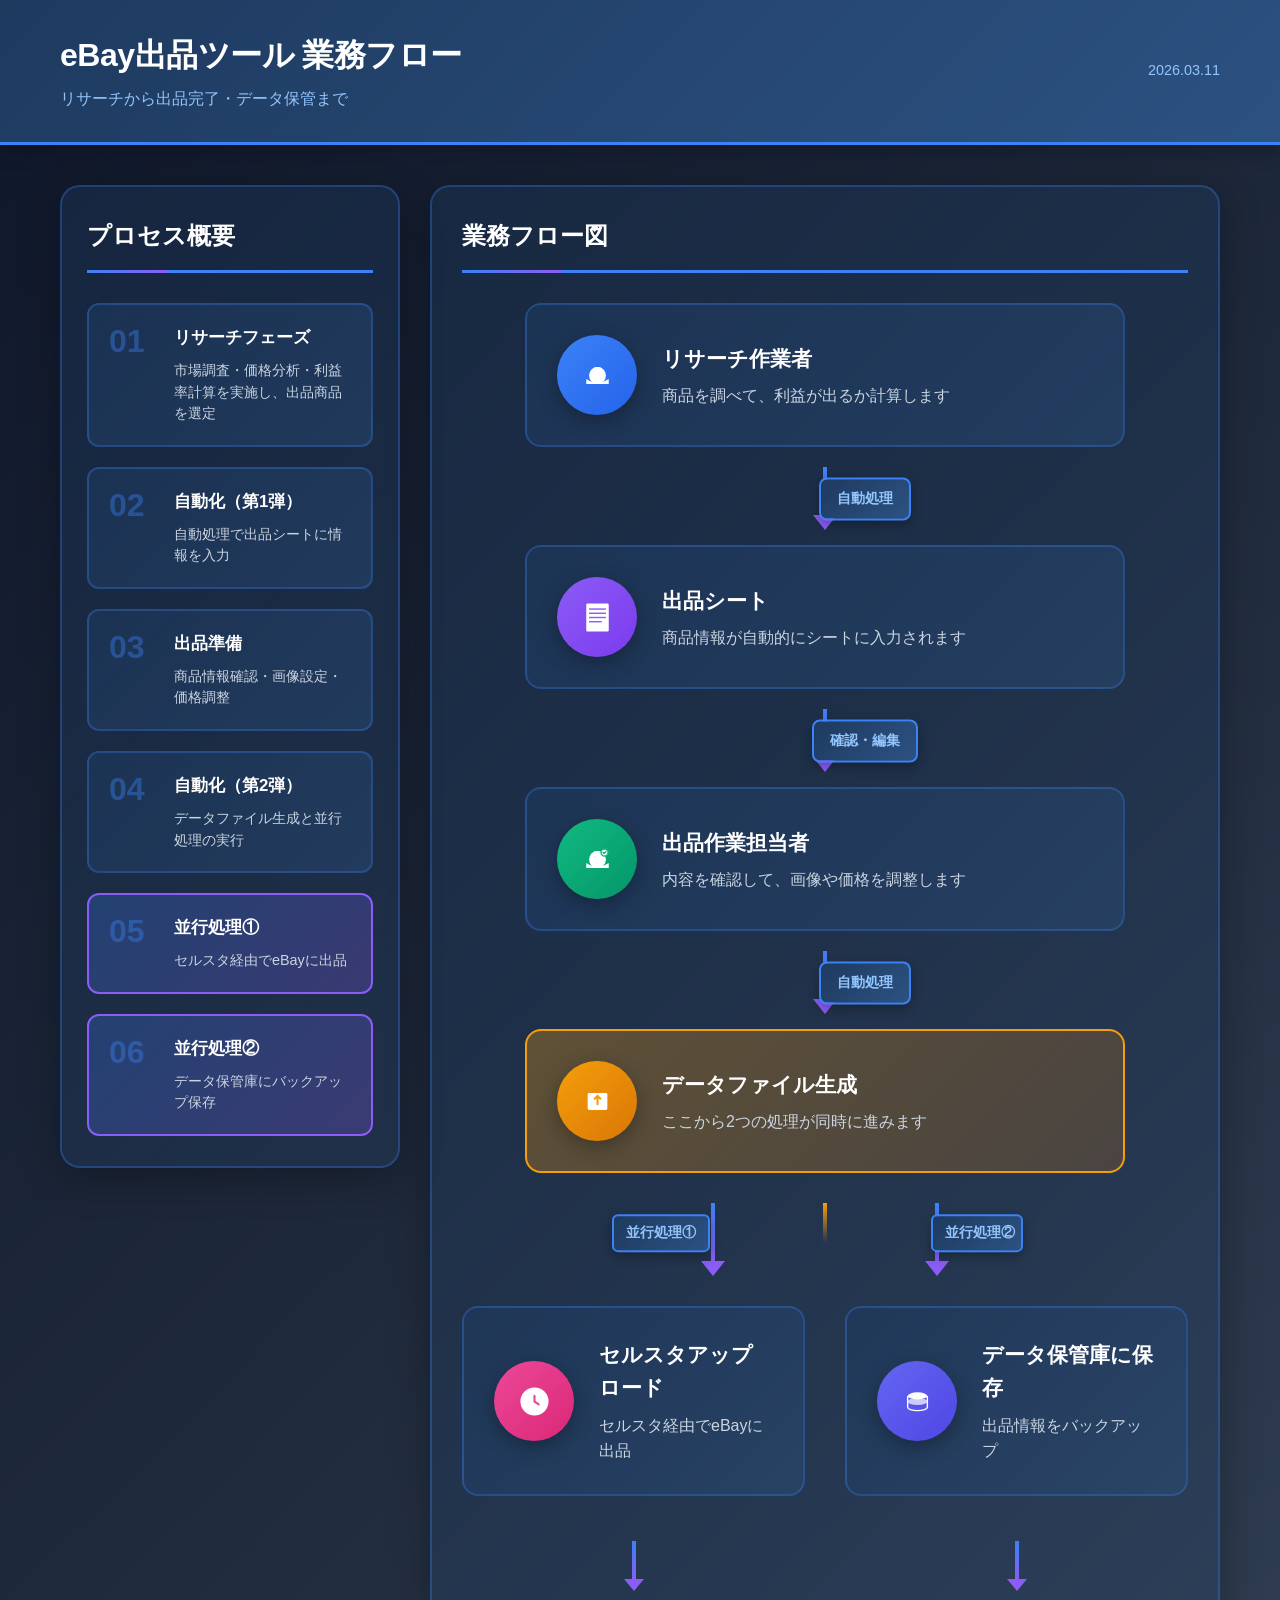
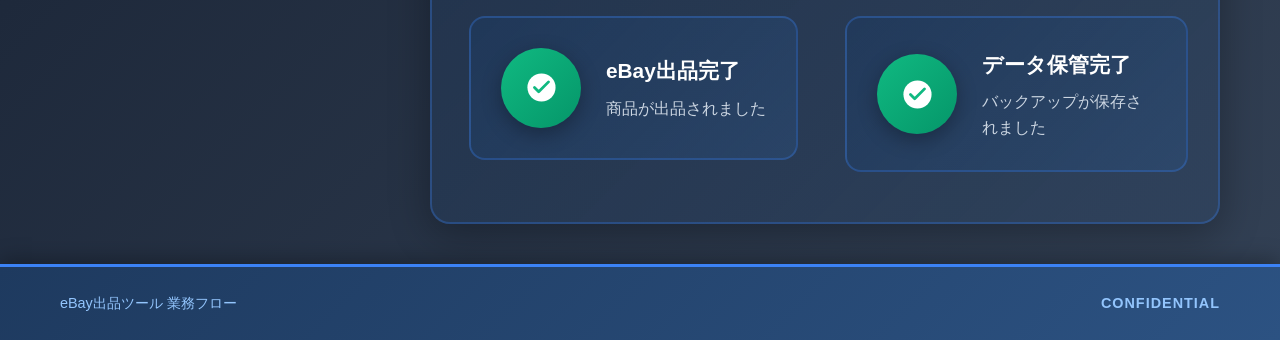
==== projects/ebay-workflow/index.html @ cae89927 "feat: eBay業務フロー図プロジェクトを追加 - projects/ebay-workflow/ディレクトリに業務フロー図を配置 - SVGアイコンベースのインタラクティブなフロー図 - 非技術" ====
<!DOCTYPE html>
<html lang="ja">
<head>
    <meta charset="UTF-8">
    <meta name="viewport" content="width=device-width, initial-scale=1.0">
    <title>eBay出品ツール - 業務フロー</title>
    <link rel="stylesheet" href="style.css">
</head>
<body>
    <div class="presentation">
        <!-- ヘッダー -->
        <header class="presentation-header">
            <div class="header-content">
                <h1>eBay出品ツール 業務フロー</h1>
                <p class="subtitle">リサーチから出品完了・データ保管まで</p>
            </div>
            <div class="header-meta">
                <span>2026.03.11</span>
            </div>
        </header>

        <!-- メインコンテンツ -->
        <main class="presentation-main">
            <div class="two-column-layout">
                <!-- 左カラム: プロセス概要 -->
                <aside class="process-overview">
                    <h2 class="overview-title">プロセス概要</h2>
                    <div class="process-list">
                        <div class="process-step">
                            <div class="step-number">01</div>
                            <div class="step-content">
                                <h3>リサーチフェーズ</h3>
                                <p>市場調査・価格分析・利益率計算を実施し、出品商品を選定</p>
                            </div>
                        </div>

                        <div class="process-step">
                            <div class="step-number">02</div>
                            <div class="step-content">
                                <h3>自動化（第1弾）</h3>
                                <p>自動処理で出品シートに情報を入力</p>
                            </div>
                        </div>

                        <div class="process-step">
                            <div class="step-number">03</div>
                            <div class="step-content">
                                <h3>出品準備</h3>
                                <p>商品情報確認・画像設定・価格調整</p>
                            </div>
                        </div>

                        <div class="process-step">
                            <div class="step-number">04</div>
                            <div class="step-content">
                                <h3>自動化（第2弾）</h3>
                                <p>データファイル生成と並行処理の実行</p>
                            </div>
                        </div>

                        <div class="process-step highlight">
                            <div class="step-number">05</div>
                            <div class="step-content">
                                <h3>並行処理①</h3>
                                <p>セルスタ経由でeBayに出品</p>
                            </div>
                        </div>

                        <div class="process-step highlight">
                            <div class="step-number">06</div>
                            <div class="step-content">
                                <h3>並行処理②</h3>
                                <p>データ保管庫にバックアップ保存</p>
                            </div>
                        </div>
                    </div>
                </aside>

                <!-- 右カラム: ビジュアルフロー -->
                <section class="visual-flow">
                    <h2 class="flow-title">業務フロー図</h2>

                    <!-- ステップ1: リサーチ作業者 -->
                    <div class="flow-step">
                        <div class="step-icon-large blue">
                            <svg viewBox="0 0 64 64" fill="none" xmlns="http://www.w3.org/2000/svg">
                                <circle cx="32" cy="32" r="12" fill="#FFFFFF"/>
                                <path d="M32 20C26.48 20 22 24.48 22 30C22 35.52 26.48 40 32 40C37.52 40 42 35.52 42 30C42 24.48 37.52 20 32 20ZM32 36C28.69 36 26 33.31 26 30C26 26.69 28.69 24 32 24C35.31 24 38 26.69 38 30C38 33.31 35.31 36 32 36Z" fill="#FFFFFF"/>
                                <path d="M32 42C23 42 16 37 16 37V44H48V37C48 37 41 42 32 42Z" fill="#FFFFFF"/>
                            </svg>
                        </div>
                        <div class="step-info">
                            <h3>リサーチ作業者</h3>
                            <p>商品を調べて、利益が出るか計算します</p>
                        </div>
                    </div>

                    <!-- 矢印 -->
                    <div class="flow-arrow">
                        <div class="arrow-line"></div>
                        <div class="arrow-head"></div>
                        <span class="arrow-label">自動処理</span>
                    </div>

                    <!-- ステップ2: 出品シート出力 -->
                    <div class="flow-step">
                        <div class="step-icon-large purple">
                            <svg viewBox="0 0 64 64" fill="none" xmlns="http://www.w3.org/2000/svg">
                                <rect x="16" y="12" width="32" height="40" rx="2" fill="#FFFFFF"/>
                                <line x1="20" y1="20" x2="44" y2="20" stroke="#8B5CF6" stroke-width="2"/>
                                <line x1="20" y1="26" x2="44" y2="26" stroke="#8B5CF6" stroke-width="2"/>
                                <line x1="20" y1="32" x2="44" y2="32" stroke="#8B5CF6" stroke-width="2"/>
                                <line x1="20" y1="38" x2="38" y2="38" stroke="#8B5CF6" stroke-width="2"/>
                            </svg>
                        </div>
                        <div class="step-info">
                            <h3>出品シート</h3>
                            <p>商品情報が自動的にシートに入力されます</p>
                        </div>
                    </div>

                    <!-- 矢印 -->
                    <div class="flow-arrow">
                        <div class="arrow-line"></div>
                        <div class="arrow-head"></div>
                        <span class="arrow-label">確認・編集</span>
                    </div>

                    <!-- ステップ3: 出品作業担当者 -->
                    <div class="flow-step">
                        <div class="step-icon-large green">
                            <svg viewBox="0 0 64 64" fill="none" xmlns="http://www.w3.org/2000/svg">
                                <circle cx="32" cy="32" r="12" fill="#FFFFFF"/>
                                <path d="M32 20C26.48 20 22 24.48 22 30C22 35.52 26.48 40 32 40C37.52 40 42 35.52 42 30C42 24.48 37.52 20 32 20ZM32 36C28.69 36 26 33.31 26 30C26 26.69 28.69 24 32 24C35.31 24 38 26.69 38 30C38 33.31 35.31 36 32 36Z" fill="#FFFFFF"/>
                                <path d="M32 42C23 42 16 37 16 37V44H48V37C48 37 41 42 32 42Z" fill="#FFFFFF"/>
                                <circle cx="42" cy="22" r="5" fill="#FFF" stroke="#10B981" stroke-width="2"/>
                                <path d="M40 22L41.5 23.5L44 21" stroke="#10B981" stroke-width="2" stroke-linecap="round" stroke-linejoin="round"/>
                            </svg>
                        </div>
                        <div class="step-info">
                            <h3>出品作業担当者</h3>
                            <p>内容を確認して、画像や価格を調整します</p>
                        </div>
                    </div>

                    <!-- 矢印 -->
                    <div class="flow-arrow">
                        <div class="arrow-line"></div>
                        <div class="arrow-head"></div>
                        <span class="arrow-label">自動処理</span>
                    </div>

                    <!-- ステップ4: データファイル生成（分岐点） -->
                    <div class="flow-step branch-point">
                        <div class="step-icon-large orange">
                            <svg viewBox="0 0 64 64" fill="none" xmlns="http://www.w3.org/2000/svg">
                                <rect x="18" y="20" width="28" height="24" rx="2" fill="#FFFFFF"/>
                                <path d="M28 28L32 24L36 28M32 24V36" stroke="#F59E0B" stroke-width="3" stroke-linecap="round" stroke-linejoin="round"/>
                            </svg>
                        </div>
                        <div class="step-info">
                            <h3>データファイル生成</h3>
                            <p>ここから2つの処理が同時に進みます</p>
                        </div>
                    </div>

                    <!-- 分岐矢印 -->
                    <div class="branch-arrows">
                        <div class="branch-left">
                            <div class="arrow-line"></div>
                            <div class="arrow-head"></div>
                            <span class="arrow-label">並行処理①</span>
                        </div>
                        <div class="branch-right">
                            <div class="arrow-line"></div>
                            <div class="arrow-head"></div>
                            <span class="arrow-label">並行処理②</span>
                        </div>
                    </div>

                    <!-- 並行処理 -->
                    <div class="parallel-flow">
                        <!-- 左側: セルスタアップロード -->
                        <div class="parallel-path">
                            <div class="flow-step">
                                <div class="step-icon-large pink">
                                    <svg viewBox="0 0 64 64" fill="none" xmlns="http://www.w3.org/2000/svg">
                                        <circle cx="32" cy="32" r="20" fill="#FFFFFF"/>
                                        <path d="M32 24V32L38 36" stroke="#EC4899" stroke-width="3" stroke-linecap="round" stroke-linejoin="round"/>
                                    </svg>
                                </div>
                                <div class="step-info">
                                    <h3>セルスタアップロード</h3>
                                    <p>セルスタ経由でeBayに出品</p>
                                </div>
                            </div>

                            <div class="flow-arrow-small">
                                <div class="arrow-line"></div>
                                <div class="arrow-head"></div>
                            </div>

                            <div class="flow-step">
                                <div class="step-icon-large success">
                                    <svg viewBox="0 0 64 64" fill="none" xmlns="http://www.w3.org/2000/svg">
                                        <circle cx="32" cy="32" r="20" fill="#FFFFFF"/>
                                        <path d="M22 32L28 38L42 24" stroke="#10B981" stroke-width="4" stroke-linecap="round" stroke-linejoin="round"/>
                                    </svg>
                                </div>
                                <div class="step-info">
                                    <h3>eBay出品完了</h3>
                                    <p>商品が出品されました</p>
                                </div>
                            </div>
                        </div>

                        <!-- 右側: データベース保存 -->
                        <div class="parallel-path">
                            <div class="flow-step">
                                <div class="step-icon-large indigo">
                                    <svg viewBox="0 0 64 64" fill="none" xmlns="http://www.w3.org/2000/svg">
                                        <ellipse cx="32" cy="24" rx="14" ry="5" fill="#FFFFFF"/>
                                        <path d="M18 24V40C18 42.7614 24.2686 45 32 45C39.7314 45 46 42.7614 46 40V24" stroke="#FFFFFF" stroke-width="2"/>
                                        <ellipse cx="32" cy="32" rx="14" ry="5" fill="#FFFFFF" opacity="0.7"/>
                                    </svg>
                                </div>
                                <div class="step-info">
                                    <h3>データ保管庫に保存</h3>
                                    <p>出品情報をバックアップ</p>
                                </div>
                            </div>

                            <div class="flow-arrow-small">
                                <div class="arrow-line"></div>
                                <div class="arrow-head"></div>
                            </div>

                            <div class="flow-step">
                                <div class="step-icon-large success">
                                    <svg viewBox="0 0 64 64" fill="none" xmlns="http://www.w3.org/2000/svg">
                                        <circle cx="32" cy="32" r="20" fill="#FFFFFF"/>
                                        <path d="M22 32L28 38L42 24" stroke="#10B981" stroke-width="4" stroke-linecap="round" stroke-linejoin="round"/>
                                    </svg>
                                </div>
                                <div class="step-info">
                                    <h3>データ保管完了</h3>
                                    <p>バックアップが保存されました</p>
                                </div>
                            </div>
                        </div>
                    </div>
                </section>
            </div>
        </main>

        <!-- フッター -->
        <footer class="presentation-footer">
            <div class="footer-left">
                <span>eBay出品ツール 業務フロー</span>
            </div>
            <div class="footer-right">
                <span>Confidential</span>
            </div>
        </footer>
    </div>
</body>
</html>
---- projects/ebay-workflow/style.css ----
/* ==========================================
   リセット & ベーススタイル
   ========================================== */
* {
    margin: 0;
    padding: 0;
    box-sizing: border-box;
}

html {
    scroll-behavior: smooth;
}

body {
    font-family: -apple-system, BlinkMacSystemFont, 'Segoe UI', 'Roboto', 'Helvetica Neue', Arial, sans-serif;
    background: linear-gradient(135deg, #0f172a 0%, #1e293b 50%, #334155 100%);
    color: #e2e8f0;
    line-height: 1.6;
    overflow-x: hidden;
}

/* ==========================================
   プレゼンテーションコンテナ
   ========================================== */
.presentation {
    min-height: 100vh;
    display: flex;
    flex-direction: column;
}

/* ==========================================
   ヘッダー
   ========================================== */
.presentation-header {
    background: linear-gradient(135deg, #1e3a5f 0%, #2c5282 100%);
    padding: 30px 60px;
    display: flex;
    justify-content: space-between;
    align-items: center;
    border-bottom: 3px solid #3b82f6;
    box-shadow: 0 4px 20px rgba(0, 0, 0, 0.3);
}

.header-content h1 {
    font-size: 2rem;
    font-weight: 700;
    color: #ffffff;
    margin-bottom: 5px;
    letter-spacing: -0.5px;
}

.header-content .subtitle {
    font-size: 1rem;
    color: #93c5fd;
    font-weight: 400;
}

.header-meta {
    font-size: 0.9rem;
    color: #93c5fd;
    font-weight: 500;
}

/* ==========================================
   メインコンテンツ
   ========================================== */
.presentation-main {
    flex: 1;
    padding: 40px 60px;
}

/* ==========================================
   2カラムレイアウト
   ========================================== */
.two-column-layout {
    display: grid;
    grid-template-columns: 380px 1fr;
    gap: 40px;
    max-width: 1800px;
    margin: 0 auto;
}

/* ==========================================
   左カラム: プロセス概要
   ========================================== */
.process-overview {
    background: linear-gradient(135deg, rgba(30, 58, 95, 0.4) 0%, rgba(44, 82, 130, 0.2) 100%);
    padding: 40px 30px;
    border-radius: 20px;
    border: 2px solid rgba(59, 130, 246, 0.3);
    box-shadow: 0 10px 40px rgba(0, 0, 0, 0.3);
    height: fit-content;
    position: sticky;
    top: 40px;
}

.overview-title {
    font-size: 1.5rem;
    font-weight: 700;
    color: #ffffff;
    margin-bottom: 30px;
    padding-bottom: 15px;
    border-bottom: 3px solid #3b82f6;
    position: relative;
}

.overview-title::after {
    content: '';
    position: absolute;
    bottom: -3px;
    left: 0;
    width: 80px;
    height: 3px;
    background: linear-gradient(90deg, #3b82f6 0%, #8b5cf6 100%);
}

.process-list {
    display: flex;
    flex-direction: column;
    gap: 20px;
}

.process-step {
    background: linear-gradient(135deg, rgba(30, 58, 95, 0.6) 0%, rgba(44, 82, 130, 0.4) 100%);
    padding: 20px;
    border-radius: 12px;
    border: 2px solid rgba(59, 130, 246, 0.3);
    display: flex;
    gap: 15px;
    align-items: flex-start;
    transition: all 0.3s ease;
    position: relative;
    overflow: hidden;
}

.process-step::before {
    content: '';
    position: absolute;
    top: 0;
    left: 0;
    right: 0;
    height: 3px;
    background: linear-gradient(90deg, #3b82f6 0%, #8b5cf6 100%);
    transform: scaleX(0);
    transform-origin: left;
    transition: transform 0.3s ease;
}

.process-step:hover::before {
    transform: scaleX(1);
}

.process-step:hover {
    transform: translateX(5px);
    border-color: #3b82f6;
    box-shadow: 0 4px 20px rgba(59, 130, 246, 0.3);
}

.process-step.highlight {
    background: linear-gradient(135deg, rgba(59, 130, 246, 0.25) 0%, rgba(139, 92, 246, 0.25) 100%);
    border-color: #8b5cf6;
}

.step-number {
    font-size: 2rem;
    font-weight: 800;
    color: #3b82f6;
    line-height: 1;
    opacity: 0.4;
    min-width: 50px;
}

.step-content h3 {
    font-size: 1.05rem;
    font-weight: 700;
    color: #ffffff;
    margin-bottom: 8px;
}

.step-content p {
    font-size: 0.9rem;
    color: #cbd5e1;
    line-height: 1.5;
}

/* ==========================================
   右カラム: ビジュアルフロー
   ========================================== */
.visual-flow {
    background: linear-gradient(135deg, rgba(30, 58, 95, 0.4) 0%, rgba(44, 82, 130, 0.2) 100%);
    padding: 40px;
    border-radius: 20px;
    border: 2px solid rgba(59, 130, 246, 0.3);
    box-shadow: 0 10px 40px rgba(0, 0, 0, 0.3);
}

.flow-title {
    font-size: 1.5rem;
    font-weight: 700;
    color: #ffffff;
    margin-bottom: 30px;
    padding-bottom: 15px;
    border-bottom: 3px solid #3b82f6;
    position: relative;
}

.flow-title::after {
    content: '';
    position: absolute;
    bottom: -3px;
    left: 0;
    width: 100px;
    height: 3px;
    background: linear-gradient(90deg, #3b82f6 0%, #8b5cf6 100%);
}

/* フローステップ */
.flow-step {
    display: flex;
    align-items: center;
    gap: 25px;
    padding: 30px;
    background: linear-gradient(135deg, rgba(30, 58, 95, 0.6) 0%, rgba(44, 82, 130, 0.4) 100%);
    border-radius: 16px;
    border: 2px solid rgba(59, 130, 246, 0.3);
    margin: 0 auto 20px;
    max-width: 600px;
    transition: all 0.3s ease;
}

.flow-step:hover {
    transform: translateY(-3px);
    box-shadow: 0 8px 30px rgba(59, 130, 246, 0.4);
    border-color: #3b82f6;
}

/* アイコン */
.step-icon-large {
    width: 80px;
    height: 80px;
    border-radius: 50%;
    display: flex;
    align-items: center;
    justify-content: center;
    flex-shrink: 0;
    box-shadow: 0 6px 20px rgba(0, 0, 0, 0.3);
    transition: all 0.3s ease;
}

.flow-step:hover .step-icon-large {
    transform: scale(1.1);
}

.step-icon-large svg {
    width: 45px;
    height: 45px;
}

/* アイコンカラーバリエーション */
.step-icon-large.blue {
    background: linear-gradient(135deg, #3b82f6 0%, #2563eb 100%);
}

.step-icon-large.purple {
    background: linear-gradient(135deg, #8b5cf6 0%, #7c3aed 100%);
}

.step-icon-large.green {
    background: linear-gradient(135deg, #10b981 0%, #059669 100%);
}

.step-icon-large.orange {
    background: linear-gradient(135deg, #f59e0b 0%, #d97706 100%);
}

.step-icon-large.pink {
    background: linear-gradient(135deg, #ec4899 0%, #db2777 100%);
}

.step-icon-large.indigo {
    background: linear-gradient(135deg, #6366f1 0%, #4f46e5 100%);
}

.step-icon-large.success {
    background: linear-gradient(135deg, #10b981 0%, #059669 100%);
}

/* ステップ情報 */
.step-info {
    flex: 1;
}

.step-info h3 {
    font-size: 1.3rem;
    font-weight: 700;
    color: #ffffff;
    margin-bottom: 8px;
}

.step-info p {
    font-size: 1rem;
    color: #cbd5e1;
    line-height: 1.6;
}

/* 矢印コネクター */
.flow-arrow {
    display: flex;
    flex-direction: column;
    align-items: center;
    margin: 15px 0;
    position: relative;
}

.arrow-line {
    width: 4px;
    height: 50px;
    background: linear-gradient(180deg, #3b82f6 0%, #8b5cf6 100%);
    position: relative;
}

.arrow-head {
    width: 0;
    height: 0;
    border-left: 12px solid transparent;
    border-right: 12px solid transparent;
    border-top: 15px solid #8b5cf6;
    margin-top: -2px;
}

.arrow-label {
    position: absolute;
    left: 50%;
    top: 50%;
    transform: translate(calc(-50% + 40px), -50%);
    background: linear-gradient(135deg, #1e3a5f 0%, #2c5282 100%);
    color: #93c5fd;
    padding: 8px 16px;
    border-radius: 8px;
    font-weight: 700;
    font-size: 0.9rem;
    border: 2px solid #3b82f6;
    white-space: nowrap;
    box-shadow: 0 4px 12px rgba(0, 0, 0, 0.3);
}

/* 分岐点 */
.flow-step.branch-point {
    background: linear-gradient(135deg, rgba(245, 158, 11, 0.3) 0%, rgba(217, 119, 6, 0.2) 100%);
    border-color: #f59e0b;
}

/* 分岐矢印 */
.branch-arrows {
    display: flex;
    justify-content: center;
    gap: 200px;
    margin: 30px 0;
    position: relative;
}

.branch-arrows::before {
    content: '';
    position: absolute;
    top: 0;
    left: 50%;
    transform: translateX(-50%);
    width: 4px;
    height: 40px;
    background: linear-gradient(180deg, #f59e0b 0%, transparent 100%);
}

.branch-left,
.branch-right {
    display: flex;
    flex-direction: column;
    align-items: center;
    position: relative;
}

.branch-left .arrow-line,
.branch-right .arrow-line {
    width: 4px;
    height: 60px;
    background: linear-gradient(180deg, #3b82f6 0%, #8b5cf6 100%);
}

.branch-left .arrow-head,
.branch-right .arrow-head {
    width: 0;
    height: 0;
    border-left: 12px solid transparent;
    border-right: 12px solid transparent;
    border-top: 15px solid #8b5cf6;
    margin-top: -2px;
}

.branch-left .arrow-label,
.branch-right .arrow-label {
    position: absolute;
    top: 30px;
    background: linear-gradient(135deg, #1e3a5f 0%, #2c5282 100%);
    color: #93c5fd;
    padding: 6px 12px;
    border-radius: 6px;
    font-weight: 700;
    font-size: 0.85rem;
    border: 2px solid #3b82f6;
    white-space: nowrap;
    box-shadow: 0 4px 12px rgba(0, 0, 0, 0.3);
}

.branch-left .arrow-label {
    left: -80px;
}

.branch-right .arrow-label {
    right: -80px;
}

/* 並行処理 */
.parallel-flow {
    display: grid;
    grid-template-columns: 1fr 1fr;
    gap: 40px;
    margin-top: 20px;
}

.parallel-path {
    display: flex;
    flex-direction: column;
    gap: 15px;
}

/* 小さい矢印 */
.flow-arrow-small {
    display: flex;
    flex-direction: column;
    align-items: center;
    margin: 10px 0;
}

.flow-arrow-small .arrow-line {
    width: 4px;
    height: 40px;
    background: linear-gradient(180deg, #3b82f6 0%, #8b5cf6 100%);
}

.flow-arrow-small .arrow-head {
    width: 0;
    height: 0;
    border-left: 10px solid transparent;
    border-right: 10px solid transparent;
    border-top: 12px solid #8b5cf6;
    margin-top: -2px;
}

/* ==========================================
   フッター
   ========================================== */
.presentation-footer {
    background: linear-gradient(135deg, #1e3a5f 0%, #2c5282 100%);
    padding: 25px 60px;
    display: flex;
    justify-content: space-between;
    align-items: center;
    border-top: 3px solid #3b82f6;
    box-shadow: 0 -4px 20px rgba(0, 0, 0, 0.3);
}

.footer-left,
.footer-right {
    font-size: 0.9rem;
    color: #93c5fd;
    font-weight: 500;
}

.footer-right {
    text-transform: uppercase;
    letter-spacing: 1px;
    font-weight: 600;
}

/* ==========================================
   レスポンシブデザイン
   ========================================== */
@media (max-width: 1400px) {
    .two-column-layout {
        grid-template-columns: 340px 1fr;
        gap: 30px;
    }

    .process-overview {
        padding: 30px 25px;
    }

    .visual-flow {
        padding: 30px;
    }
}

@media (max-width: 1200px) {
    .two-column-layout {
        grid-template-columns: 1fr;
        gap: 40px;
    }

    .process-overview {
        position: static;
    }

    .parallel-flow {
        grid-template-columns: 1fr;
        gap: 30px;
    }

    .branch-arrows {
        gap: 0;
        flex-direction: column;
        align-items: center;
    }

    .branch-left .arrow-label,
    .branch-right .arrow-label {
        position: static;
        margin-top: 10px;
    }
}

@media (max-width: 768px) {
    .presentation-header {
        padding: 20px 30px;
        flex-direction: column;
        text-align: center;
        gap: 15px;
    }

    .header-content h1 {
        font-size: 1.5rem;
    }

    .presentation-main {
        padding: 30px 20px;
    }

    .process-overview,
    .visual-flow {
        padding: 25px 20px;
    }

    .process-list {
        gap: 15px;
    }

    .process-step {
        padding: 15px;
    }

    .step-number {
        font-size: 1.5rem;
        min-width: 40px;
    }

    .step-content h3 {
        font-size: 0.95rem;
    }

    .step-content p {
        font-size: 0.85rem;
    }

    .flow-step {
        flex-direction: column;
        padding: 20px;
        text-align: center;
    }

    .step-icon-large {
        width: 70px;
        height: 70px;
    }

    .step-icon-large svg {
        width: 40px;
        height: 40px;
    }

    .step-info h3 {
        font-size: 1.1rem;
    }

    .step-info p {
        font-size: 0.9rem;
    }

    .arrow-label {
        transform: translate(-50%, -50%);
        left: 50%;
        font-size: 0.8rem;
        padding: 6px 12px;
    }

    .branch-arrows {
        gap: 20px;
    }

    .presentation-footer {
        padding: 20px 30px;
        flex-direction: column;
        gap: 10px;
        text-align: center;
    }
}

/* ==========================================
   印刷用スタイル
   ========================================== */
@media print {
    body {
        background: white;
    }

    .presentation {
        background: white;
    }

    .two-column-layout {
        grid-template-columns: 1fr;
    }

    .process-overview {
        page-break-after: always;
    }

    .presentation-header,
    .presentation-footer {
        background: #1e3a5f;
        -webkit-print-color-adjust: exact;
        print-color-adjust: exact;
    }
}

/* ==========================================
   アクセシビリティ
   ========================================== */
@media (prefers-reduced-motion: reduce) {
    *,
    *::before,
    *::after {
        animation-duration: 0.01ms !important;
        animation-iteration-count: 1 !important;
        transition-duration: 0.01ms !important;
    }
}

/* ==========================================
   スクロールバーのカスタマイズ
   ========================================== */
::-webkit-scrollbar {
    width: 12px;
}

::-webkit-scrollbar-track {
    background: #0f172a;
}

::-webkit-scrollbar-thumb {
    background: linear-gradient(135deg, #3b82f6 0%, #8b5cf6 100%);
    border-radius: 6px;
}

::-webkit-scrollbar-thumb:hover {
    background: linear-gradient(135deg, #2563eb 0%, #7c3aed 100%);
}
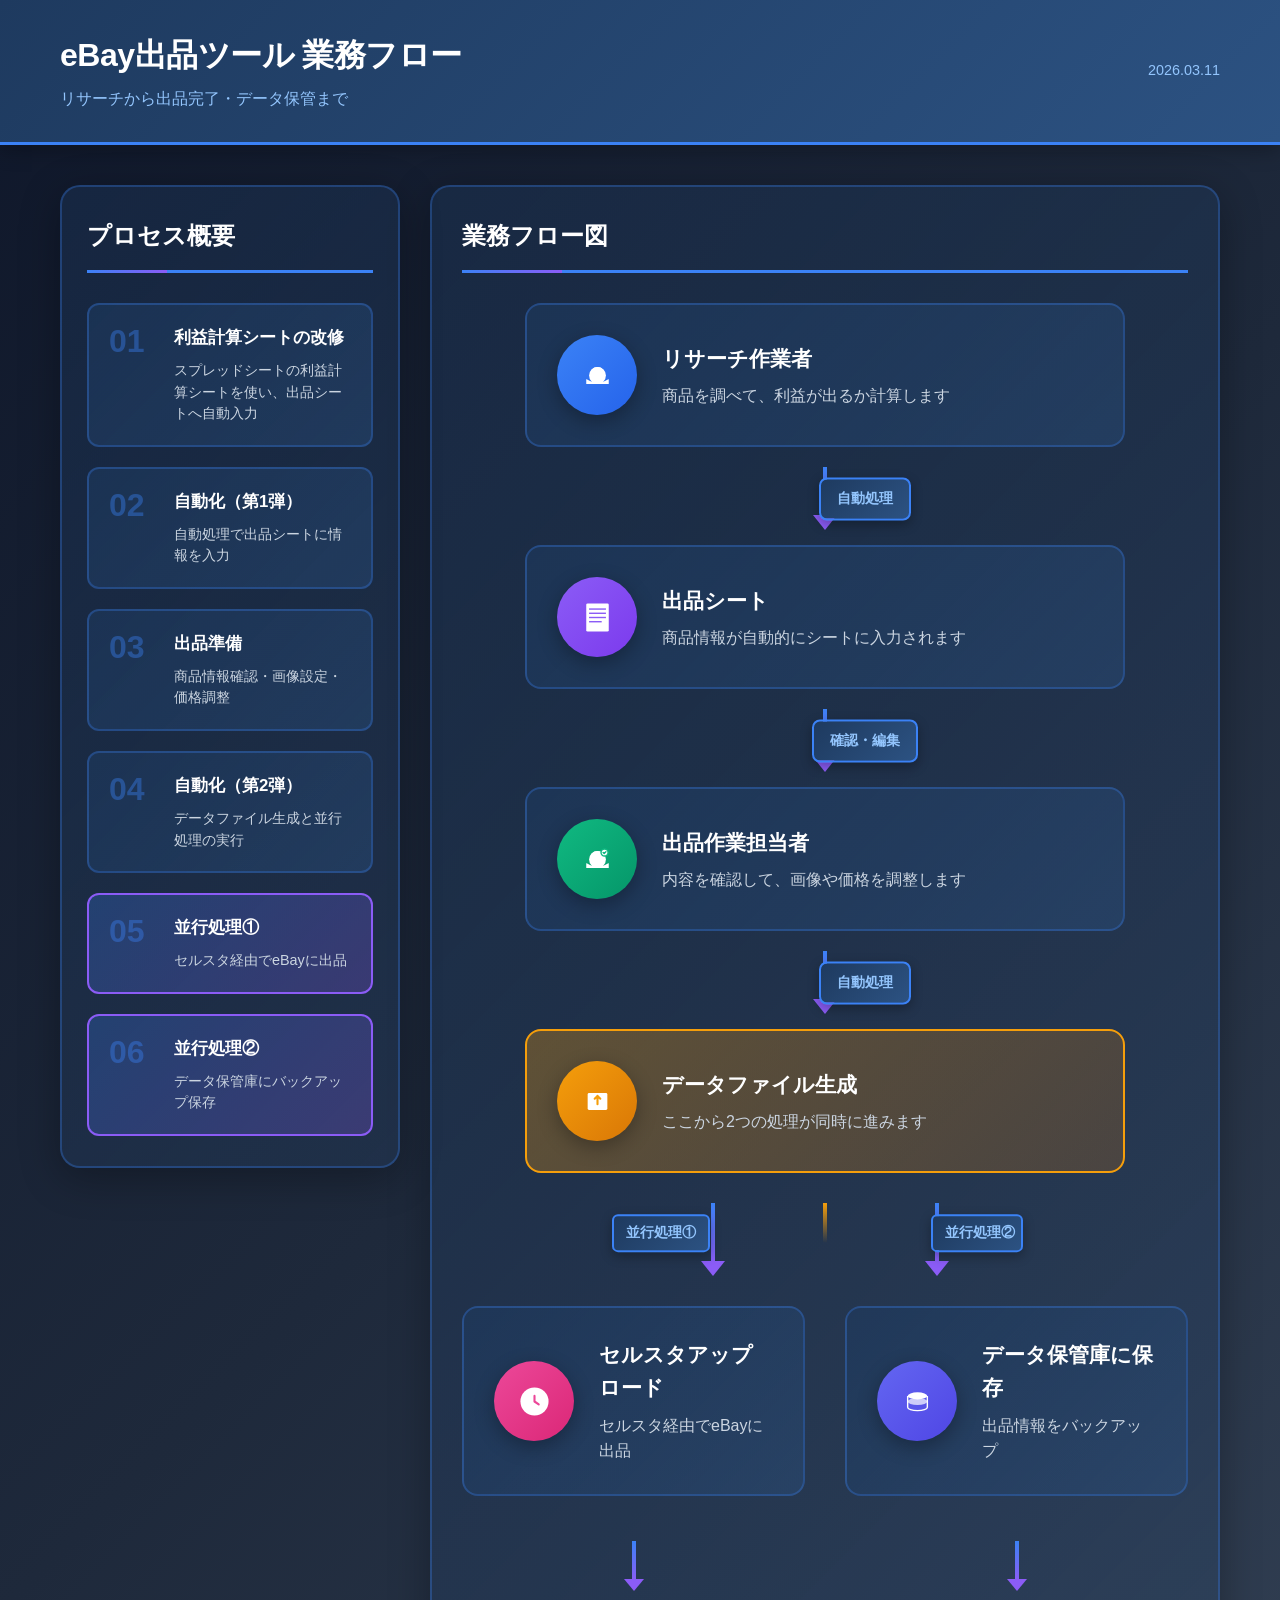
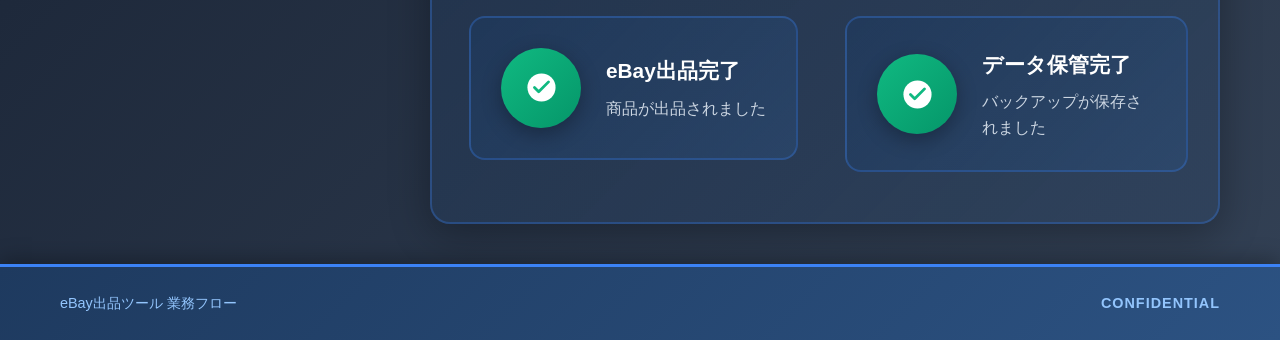
==== commit fe3518a3: "wip: プロセス概要ステップ01を調整 変更内容: - ステップ01のタイトル: 「リサーチフェーズ」→「利益計算シートの改修」 - ステップ01の説明: 「市場調査・価格分析・利益率計算を実施し、" ====
--- a/projects/ebay-workflow/index.html
+++ b/projects/ebay-workflow/index.html
@@ -29,8 +29,8 @@
                         <div class="process-step">
                             <div class="step-number">01</div>
                             <div class="step-content">
-                                <h3>リサーチフェーズ</h3>
-                                <p>市場調査・価格分析・利益率計算を実施し、出品商品を選定</p>
+                                <h3>利益計算シートの改修</h3>
+                                <p>スプレッドシートの利益計算シートを使い、出品シートへ自動入力</p>
                             </div>
                         </div>
 
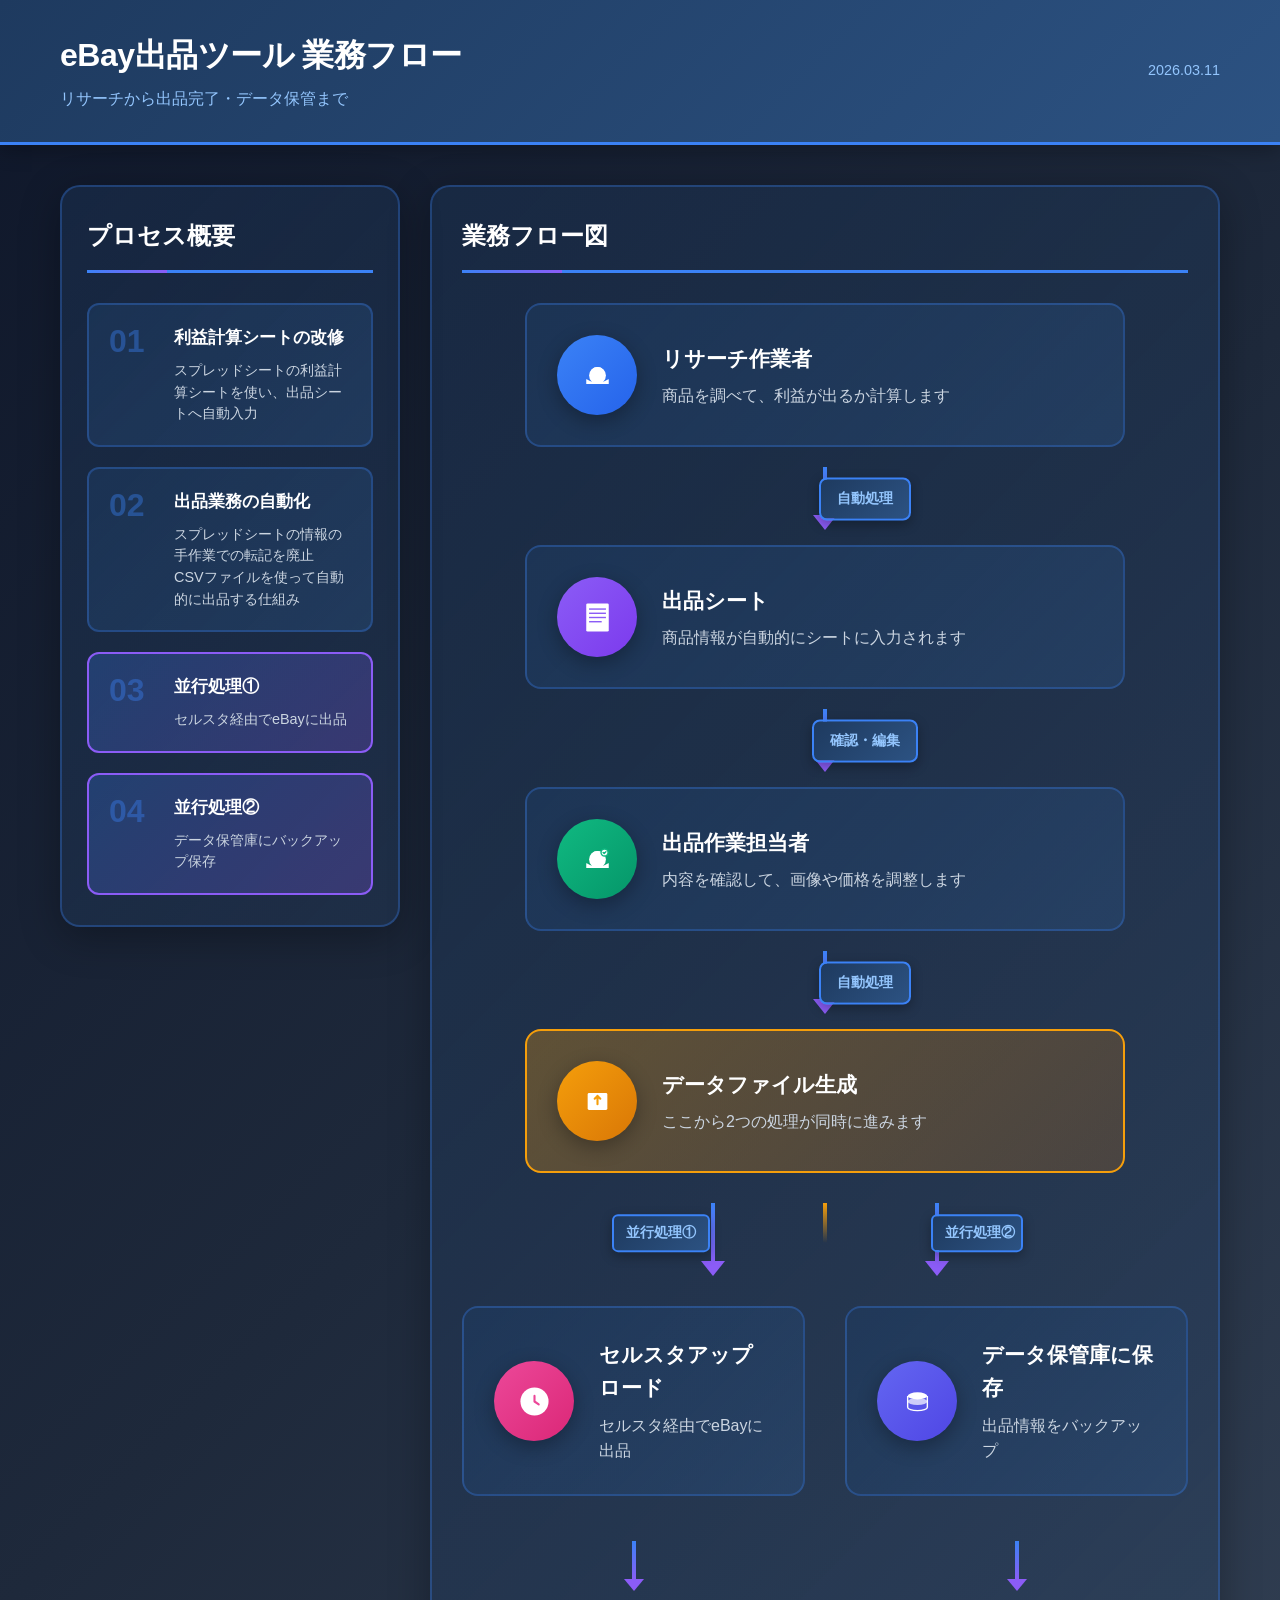
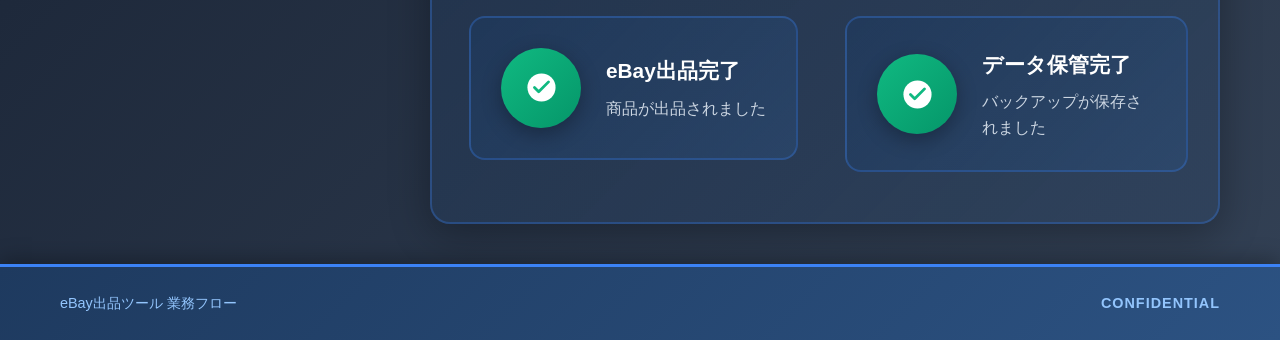
==== commit 2eebb846: "refactor: プロセス概要を4ステップに整理 変更内容: - ステップ02「自動化（第1弾）」を削除 - ステップ03「出品準備」→「出品業務の自動化」に変更   - 説明: 手作業での転記を廃" ====
--- a/projects/ebay-workflow/index.html
+++ b/projects/ebay-workflow/index.html
@@ -37,29 +37,13 @@
                         <div class="process-step">
                             <div class="step-number">02</div>
                             <div class="step-content">
-                                <h3>自動化（第1弾）</h3>
-                                <p>自動処理で出品シートに情報を入力</p>
-                            </div>
-                        </div>
-
-                        <div class="process-step">
+                                <h3>出品業務の自動化</h3>
+                                <p>スプレッドシートの情報の手作業での転記を廃止<br>CSVファイルを使って自動的に出品する仕組み</p>
+                            </div>
+                        </div>
+
+                        <div class="process-step highlight">
                             <div class="step-number">03</div>
-                            <div class="step-content">
-                                <h3>出品準備</h3>
-                                <p>商品情報確認・画像設定・価格調整</p>
-                            </div>
-                        </div>
-
-                        <div class="process-step">
-                            <div class="step-number">04</div>
-                            <div class="step-content">
-                                <h3>自動化（第2弾）</h3>
-                                <p>データファイル生成と並行処理の実行</p>
-                            </div>
-                        </div>
-
-                        <div class="process-step highlight">
-                            <div class="step-number">05</div>
                             <div class="step-content">
                                 <h3>並行処理①</h3>
                                 <p>セルスタ経由でeBayに出品</p>
@@ -67,7 +51,7 @@
                         </div>
 
                         <div class="process-step highlight">
-                            <div class="step-number">06</div>
+                            <div class="step-number">04</div>
                             <div class="step-content">
                                 <h3>並行処理②</h3>
                                 <p>データ保管庫にバックアップ保存</p>
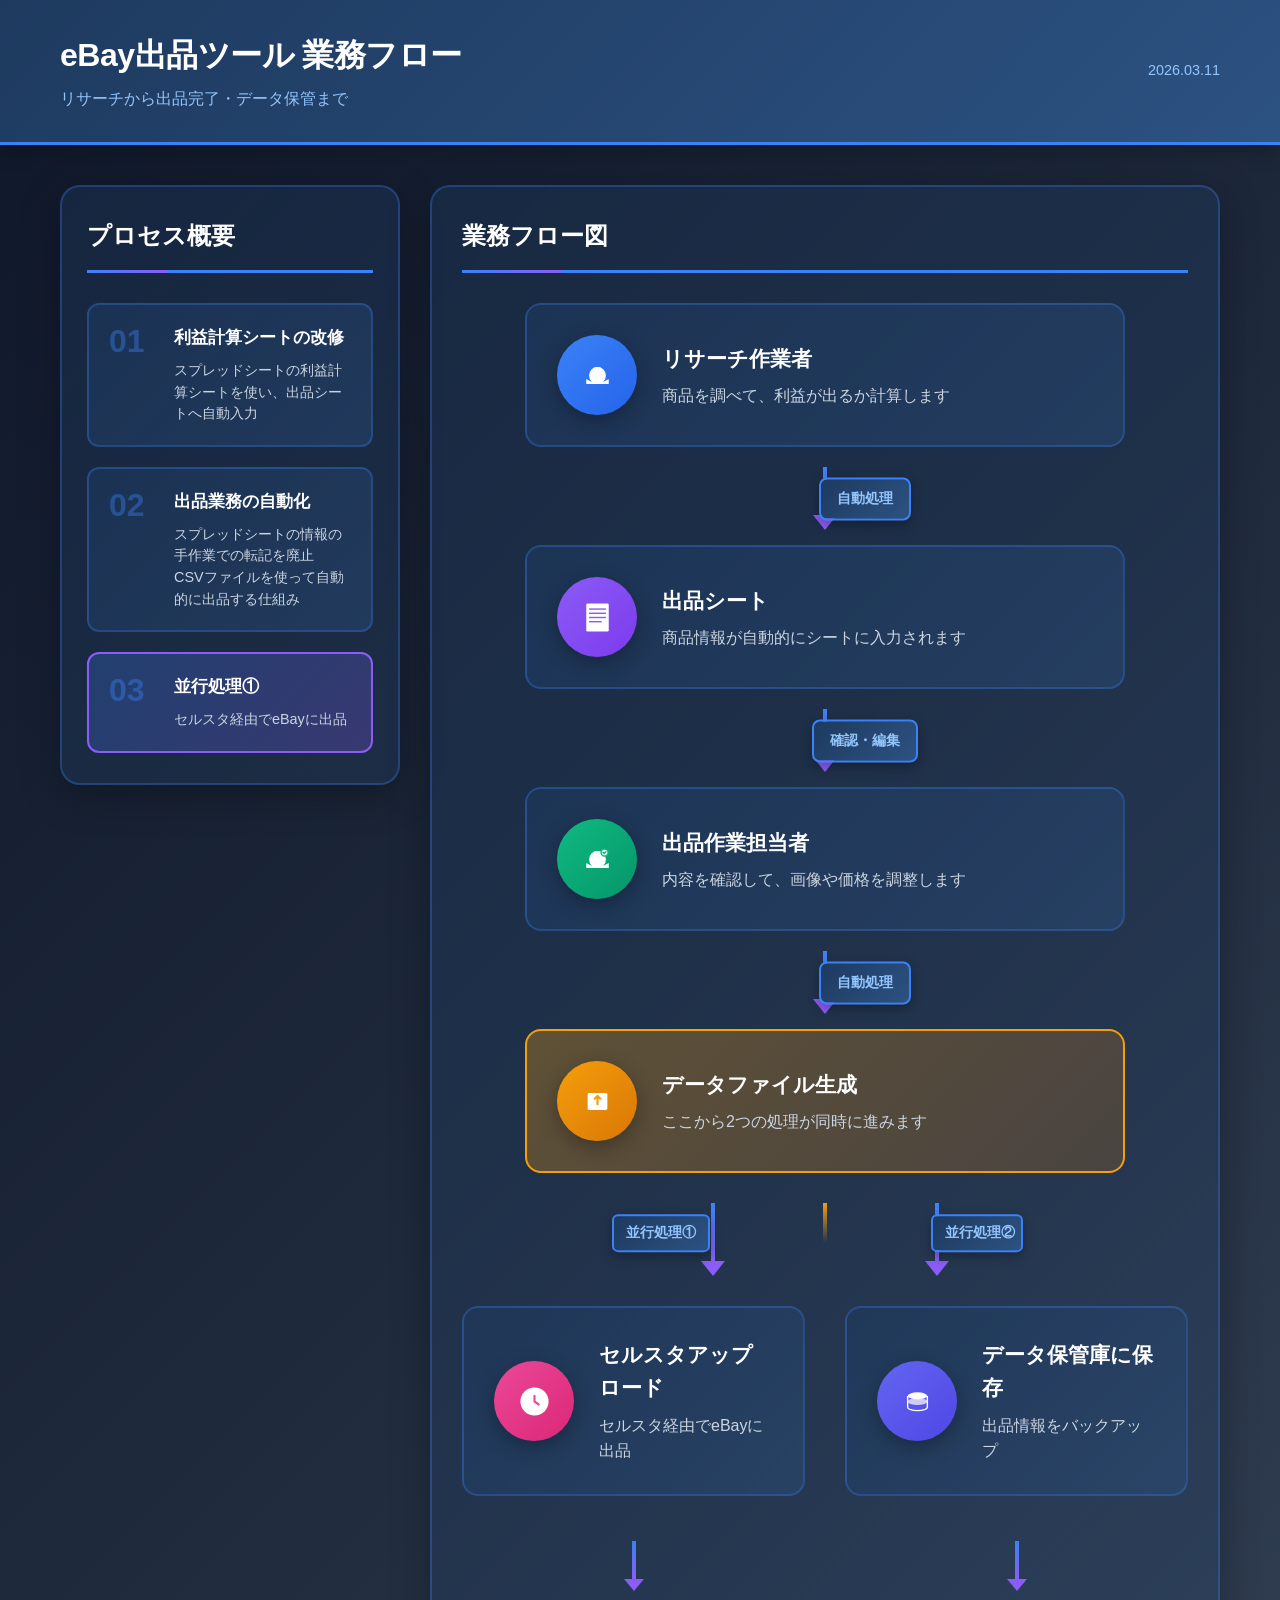
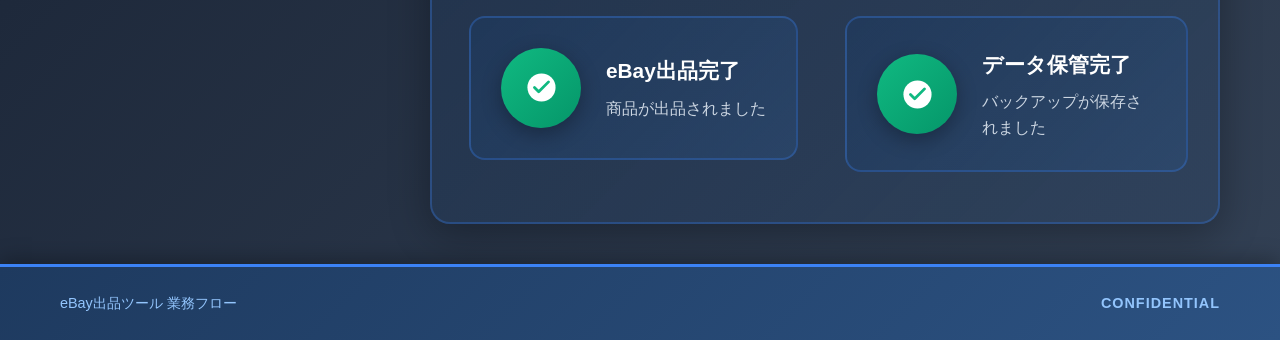
==== commit ce6b162b: "refactor: 並行処理②を削除、プロセス概要を3ステップに 変更内容: - 並行処理②（データ保管庫にバックアップ保存）を削除 - 4ステップ→3ステップに統合  最終構成: 01. 利益計算シ" ====
--- a/projects/ebay-workflow/index.html
+++ b/projects/ebay-workflow/index.html
@@ -49,14 +49,6 @@
                                 <p>セルスタ経由でeBayに出品</p>
                             </div>
                         </div>
-
-                        <div class="process-step highlight">
-                            <div class="step-number">04</div>
-                            <div class="step-content">
-                                <h3>並行処理②</h3>
-                                <p>データ保管庫にバックアップ保存</p>
-                            </div>
-                        </div>
                     </div>
                 </aside>
 
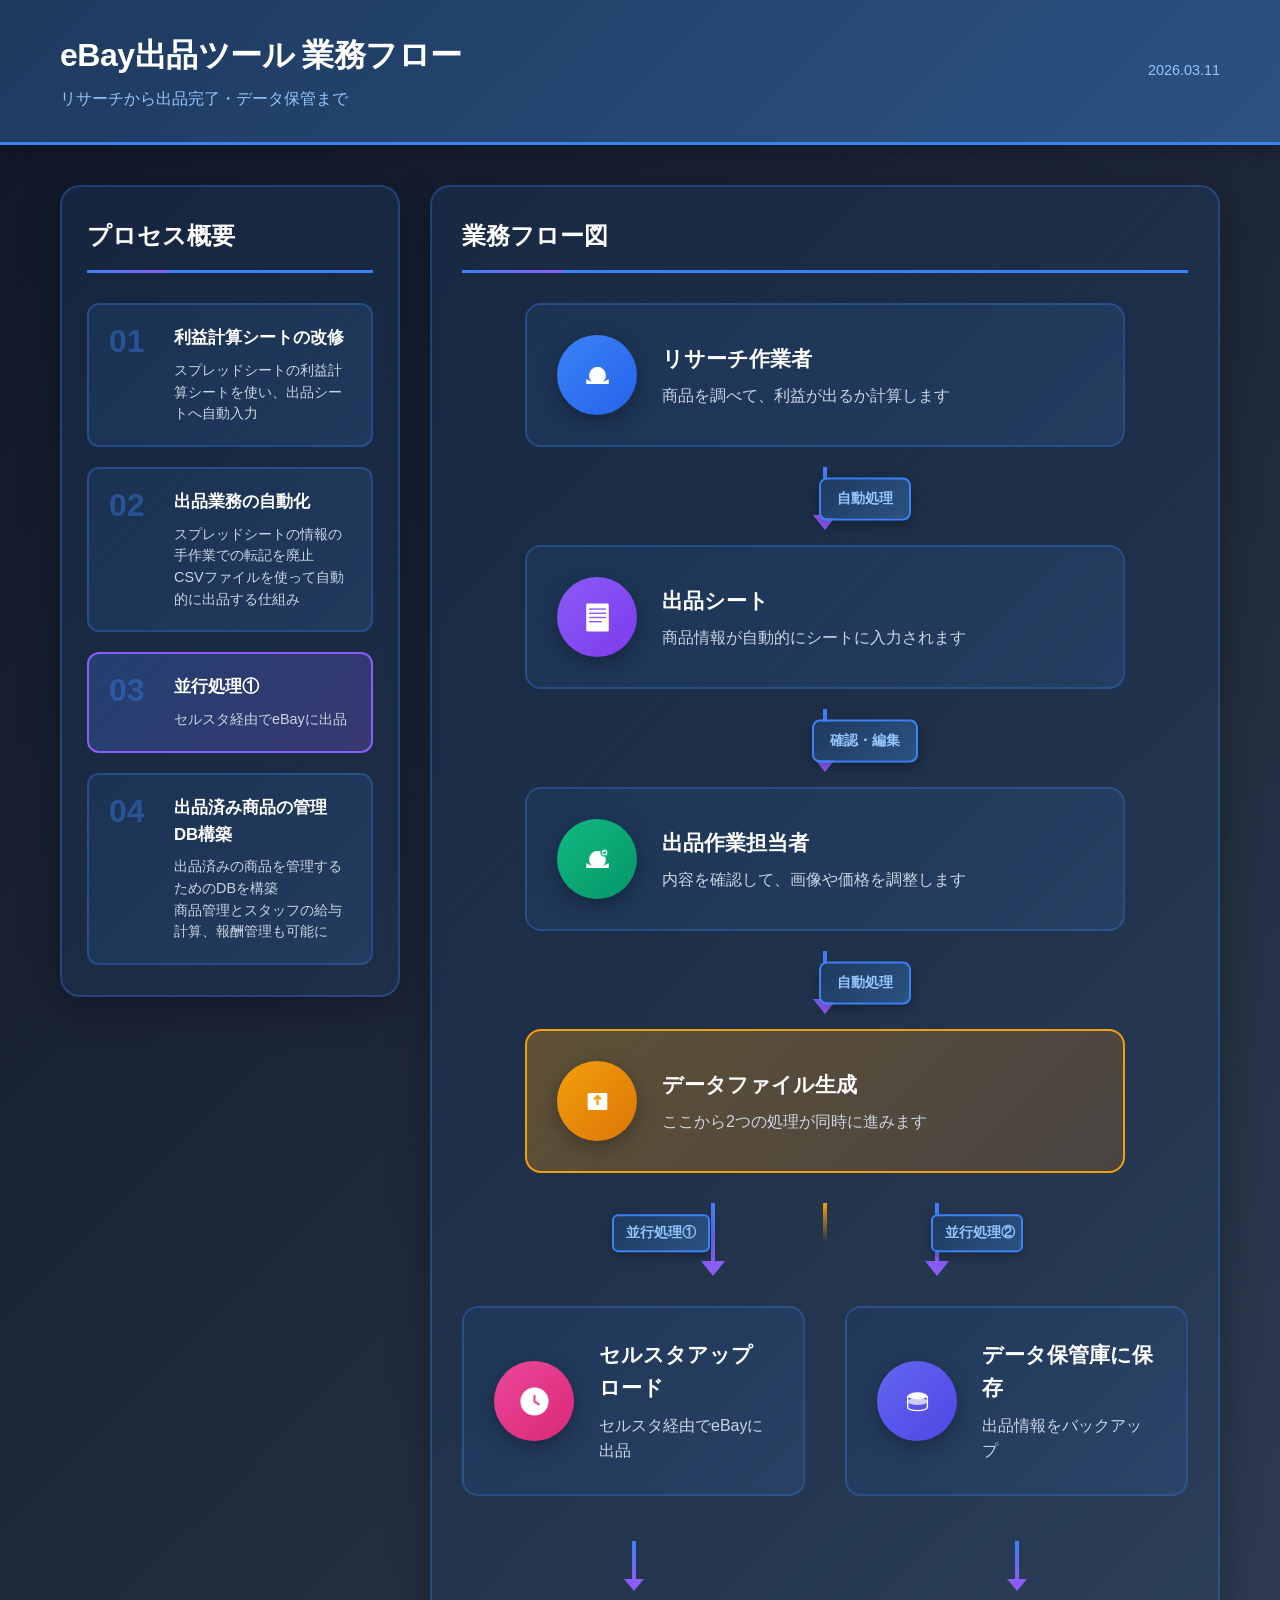
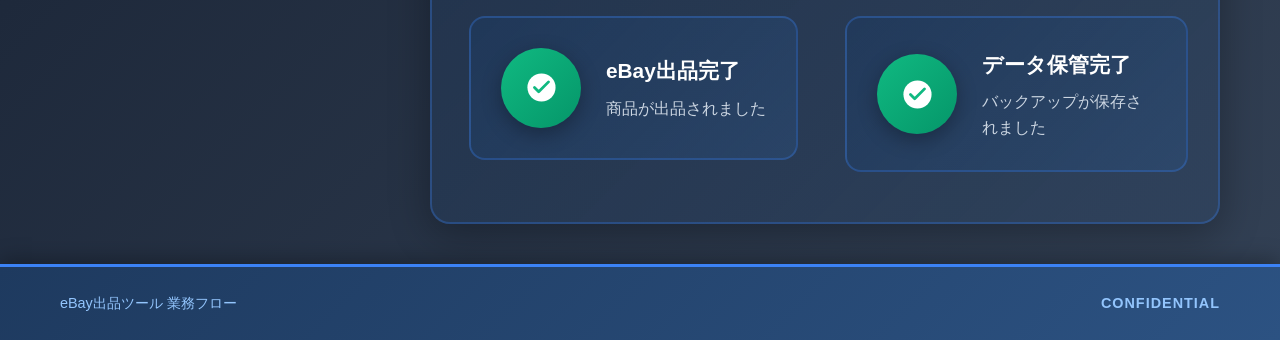
==== commit 4a9181d3: "feat: プロセス概要にステップ04を追加 変更内容: - ステップ04追加: 出品済み商品の管理DB構築 - 説明: 出品済みの商品を管理するためのDBを構築   - 商品管理とスタッフの給与計算" ====
--- a/projects/ebay-workflow/index.html
+++ b/projects/ebay-workflow/index.html
@@ -49,6 +49,14 @@
                                 <p>セルスタ経由でeBayに出品</p>
                             </div>
                         </div>
+
+                        <div class="process-step">
+                            <div class="step-number">04</div>
+                            <div class="step-content">
+                                <h3>出品済み商品の管理DB構築</h3>
+                                <p>出品済みの商品を管理するためのDBを構築<br>商品管理とスタッフの給与計算、報酬管理も可能に</p>
+                            </div>
+                        </div>
                     </div>
                 </aside>
 
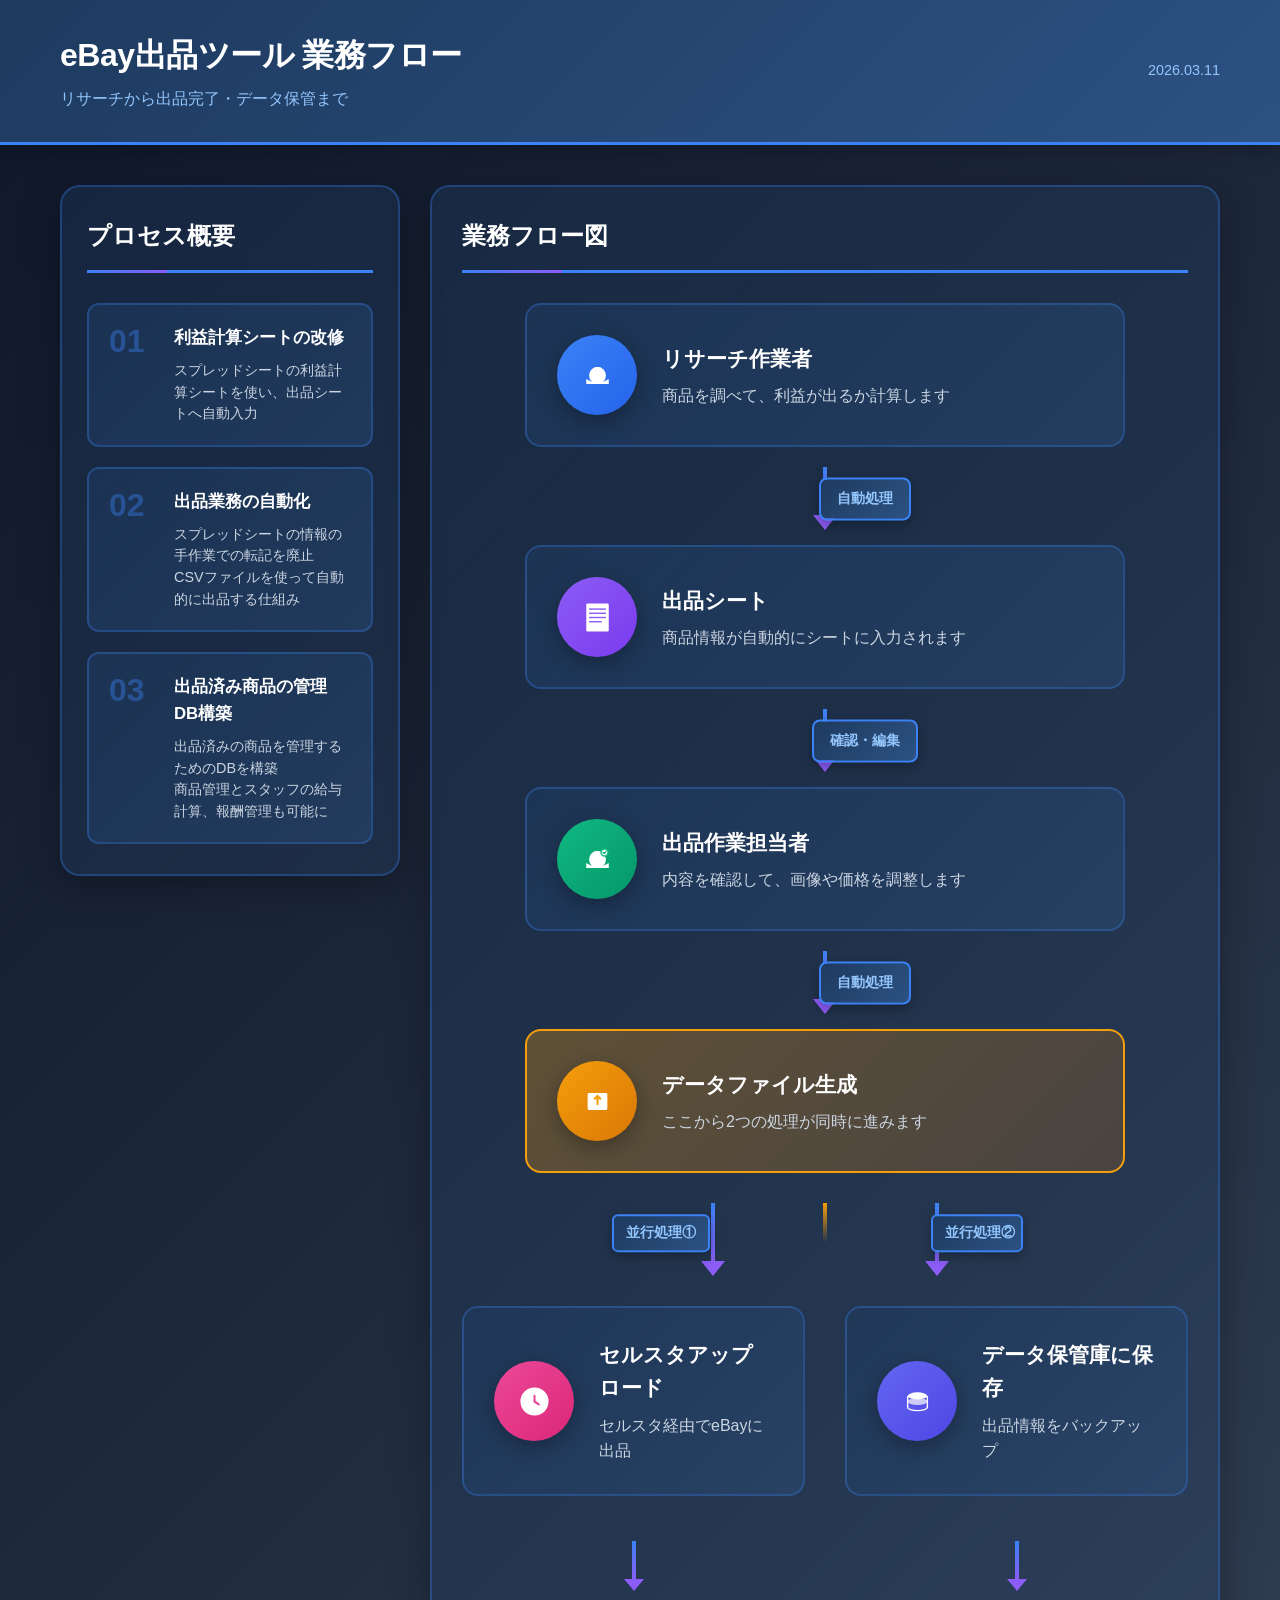
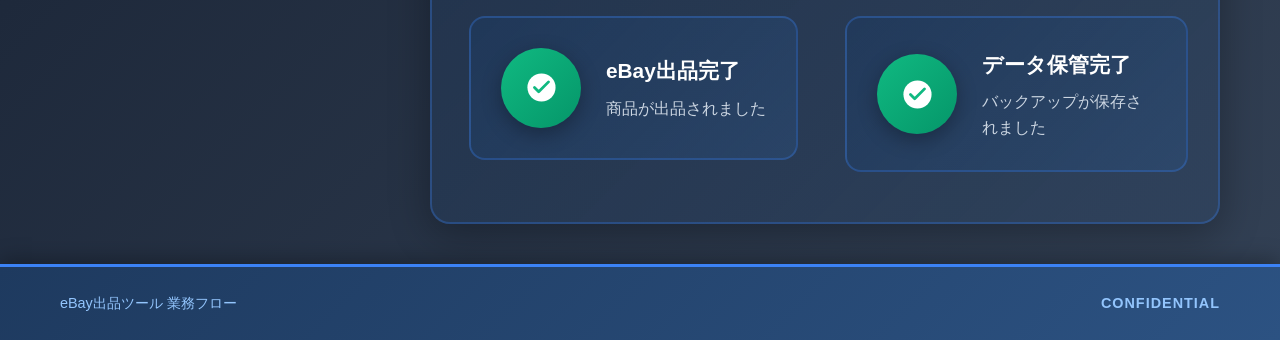
==== commit ebeaa428: "refactor: 並行処理①を削除、プロセス概要を3ステップに整理 変更内容: - ステップ03「並行処理①」（セルスタ経由でeBayに出品）を削除 - ステップ04→ステップ03に繰り上げ  最終" ====
--- a/projects/ebay-workflow/index.html
+++ b/projects/ebay-workflow/index.html
@@ -42,16 +42,8 @@
                             </div>
                         </div>
 
-                        <div class="process-step highlight">
+                        <div class="process-step">
                             <div class="step-number">03</div>
-                            <div class="step-content">
-                                <h3>並行処理①</h3>
-                                <p>セルスタ経由でeBayに出品</p>
-                            </div>
-                        </div>
-
-                        <div class="process-step">
-                            <div class="step-number">04</div>
                             <div class="step-content">
                                 <h3>出品済み商品の管理DB構築</h3>
                                 <p>出品済みの商品を管理するためのDBを構築<br>商品管理とスタッフの給与計算、報酬管理も可能に</p>
